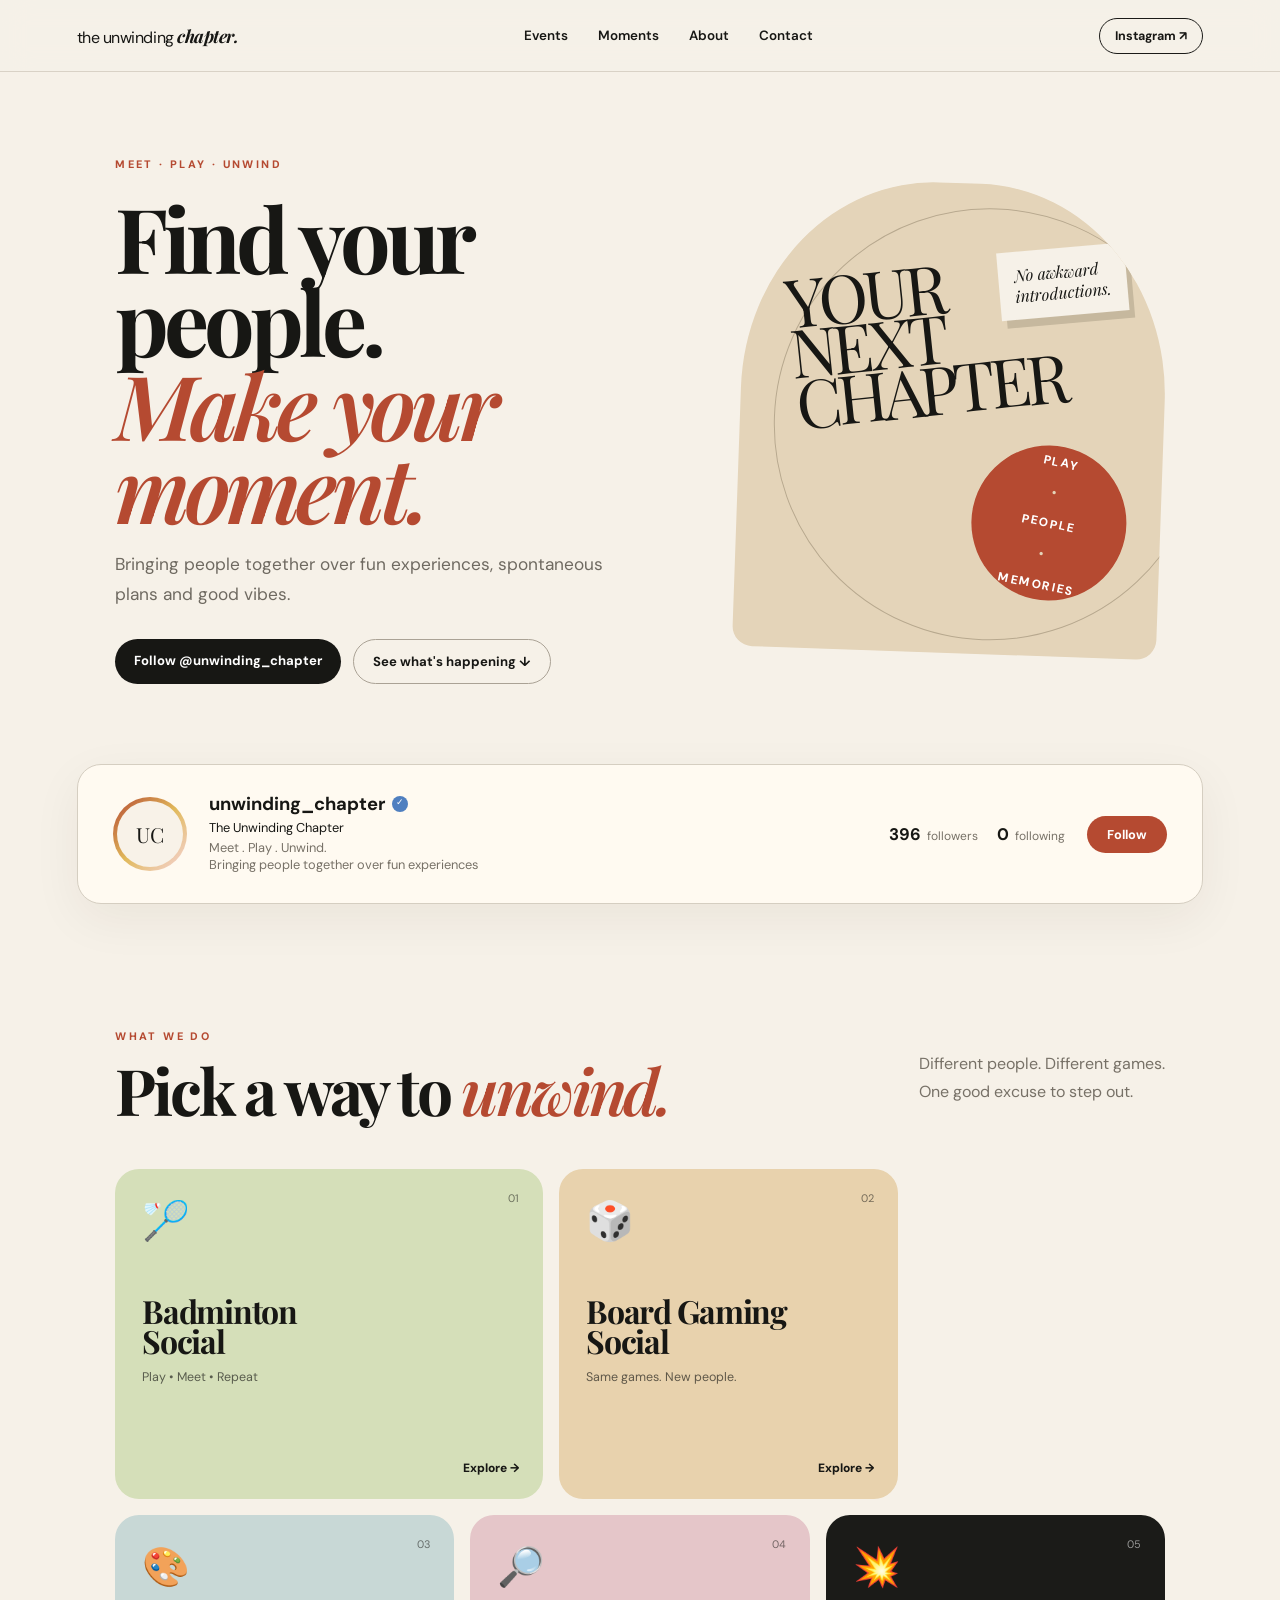
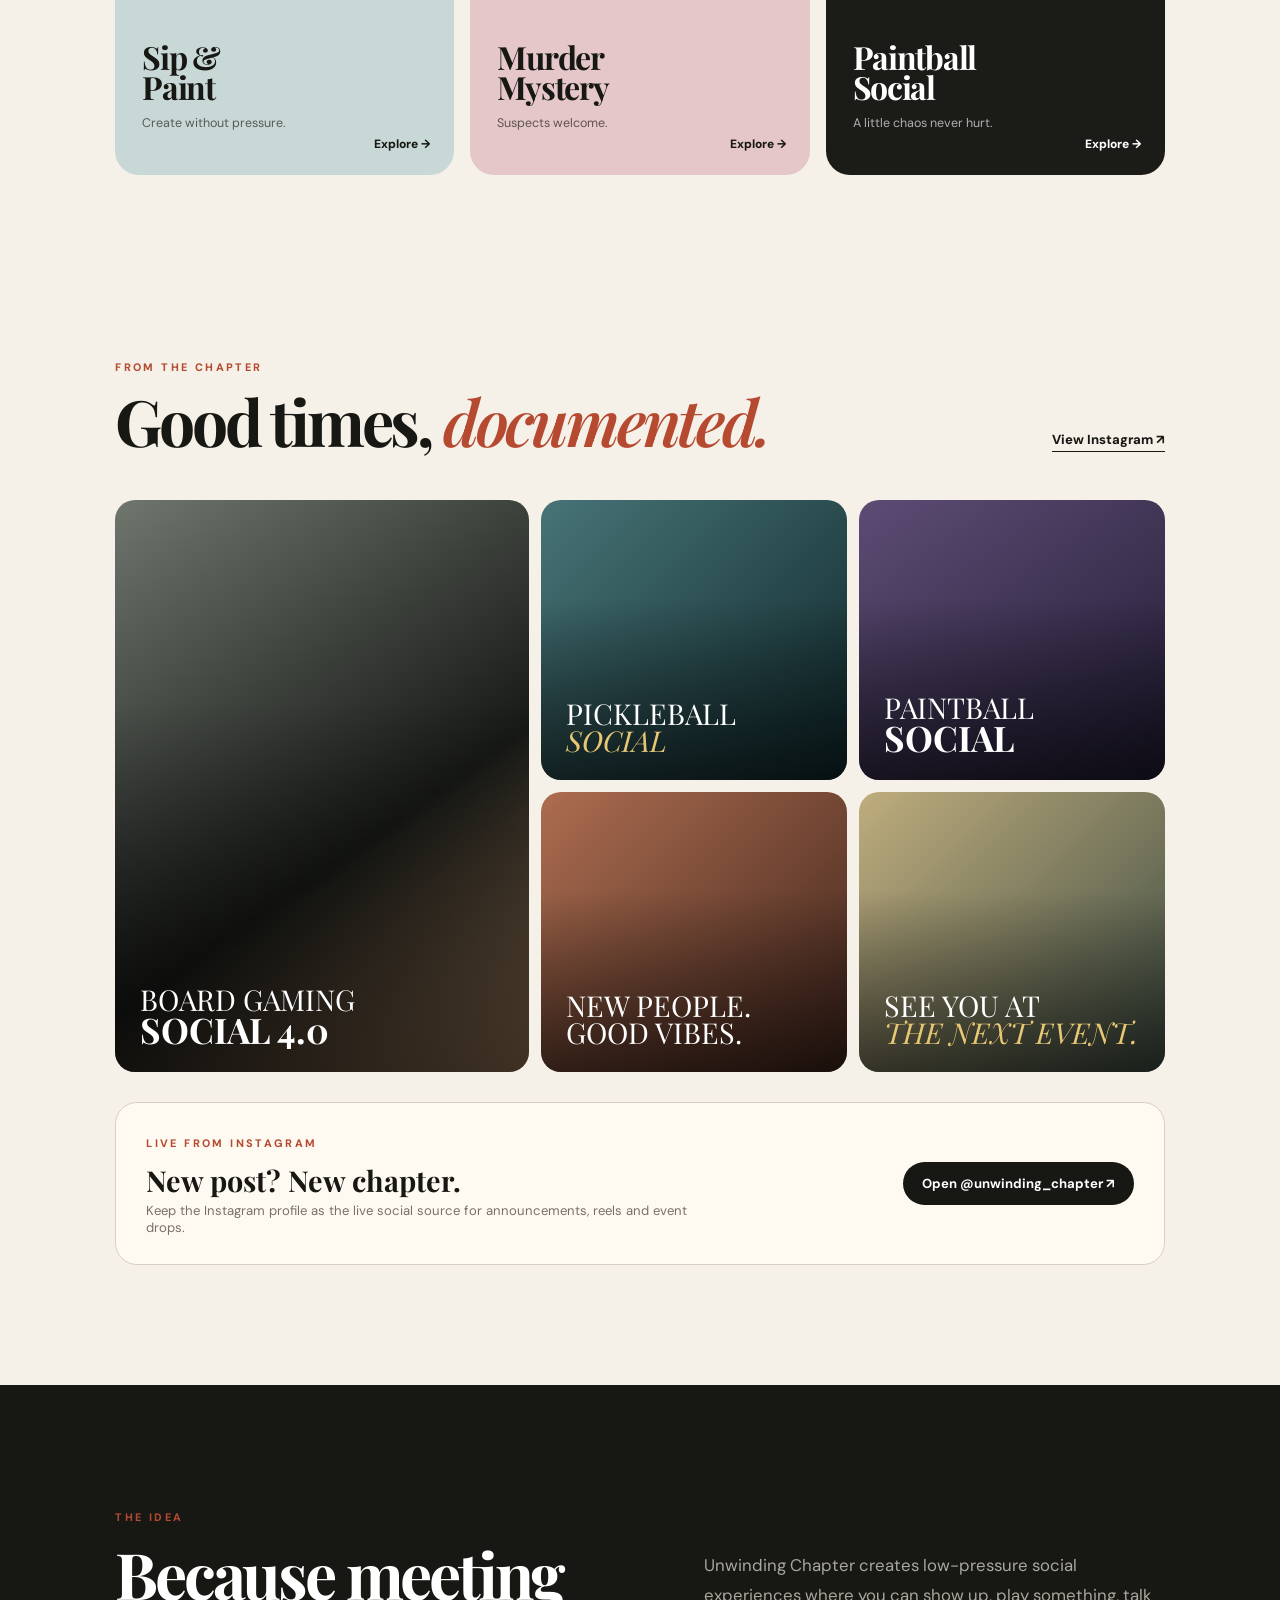
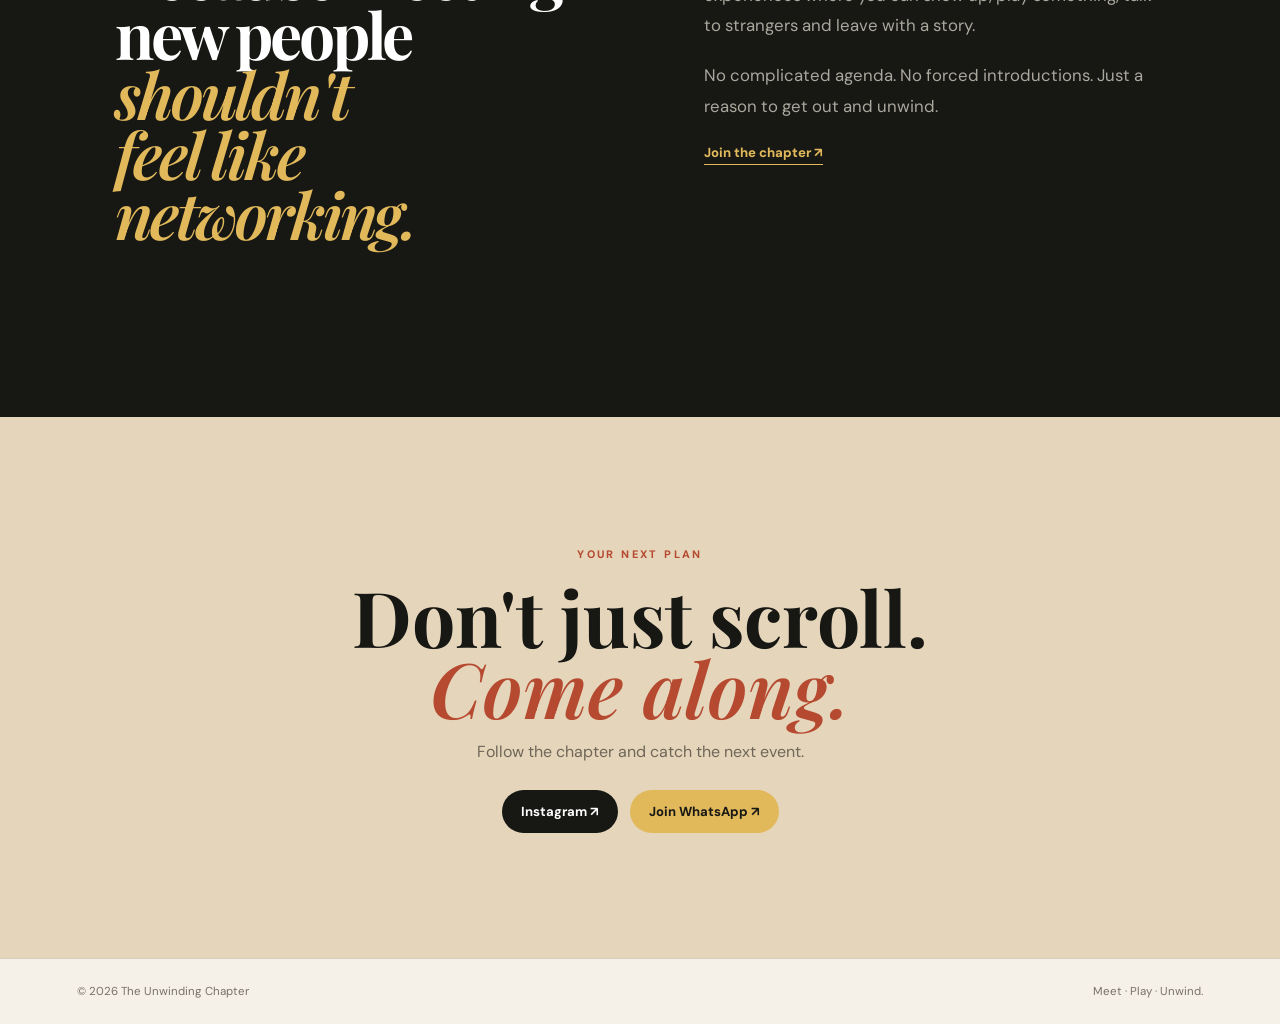
==== index.html @ 16bb6caa "Add files via upload" ====
<!DOCTYPE html>
<html lang="en">
<head>
<meta charset="UTF-8">
<meta name="viewport" content="width=device-width,initial-scale=1">
<meta name="description" content="The Unwinding Chapter — meet, play, unwind.">
<title>The Unwinding Chapter</title>
<link rel="preconnect" href="https://fonts.googleapis.com">
<link rel="preconnect" href="https://fonts.gstatic.com" crossorigin>
<link href="https://fonts.googleapis.com/css2?family=DM+Sans:wght@400;500;600;700;800&family=Playfair+Display:ital,wght@0,600;0,700;1,600;1,700&display=swap" rel="stylesheet">
<link rel="stylesheet" href="style.css">
</head>
<body>

<header class="topbar">
  <a class="logo-text" href="#home">the unwinding <b>chapter.</b></a>
  <nav>
    <a href="#events">Events</a><a href="#moments">Moments</a><a href="#about">About</a><a href="#contact">Contact</a>
  </nav>
  <a class="ig-mini" href="https://www.instagram.com/unwinding_chapter/" target="_blank">Instagram ↗</a>
</header>

<main>
<section id="home" class="hero">
  <div class="hero-copy">
    <span class="kicker">MEET · PLAY · UNWIND</span>
    <h1>Find your people.<br><i>Make your moment.</i></h1>
    <p>Bringing people together over fun experiences, spontaneous plans and good vibes.</p>
    <div class="hero-actions">
      <a class="button dark" href="https://www.instagram.com/unwinding_chapter/" target="_blank">Follow @unwinding_chapter</a>
      <a class="button line" href="#events">See what's happening ↓</a>
    </div>
  </div>
  <div class="hero-art">
    <div class="scribble">YOUR<br>NEXT<br>CHAPTER</div>
    <div class="round-sticker">PLAY<br><span>•</span> PEOPLE<br><span>•</span> MEMORIES</div>
    <div class="floating-note">No awkward<br>introductions.</div>
  </div>
</section>

<section class="profile-strip">
  <div class="avatar"><span>UC</span></div>
  <div class="profile-main">
    <div class="profile-title"><h2>unwinding_chapter</h2><span class="verified">✓</span></div>
    <p>The Unwinding Chapter</p>
    <p class="muted">Meet . Play . Unwind.<br>Bringing people together over fun experiences</p>
  </div>
  <div class="stats"><strong>396</strong><span>followers</span><strong>0</strong><span>following</span></div>
  <a class="profile-follow" href="https://www.instagram.com/unwinding_chapter/" target="_blank">Follow</a>
</section>

<section id="events" class="section">
  <div class="heading-row">
    <div><span class="kicker">WHAT WE DO</span><h2>Pick a way to <i>unwind.</i></h2></div>
    <p>Different people. Different games.<br>One good excuse to step out.</p>
  </div>
  <div class="event-grid">
    <article class="event-card big">
      <div class="event-number">01</div><div class="emoji">🏸</div>
      <h3>Badminton<br>Social</h3><p>Play • Meet • Repeat</p><a href="https://www.instagram.com/unwinding_chapter/" target="_blank">Explore →</a>
    </article>
    <article class="event-card warm">
      <div class="event-number">02</div><div class="emoji">🎲</div>
      <h3>Board Gaming<br>Social</h3><p>Same games. New people.</p><a href="https://www.instagram.com/unwinding_chapter/" target="_blank">Explore →</a>
    </article>
    <article class="event-card blue">
      <div class="event-number">03</div><div class="emoji">🎨</div>
      <h3>Sip &<br>Paint</h3><p>Create without pressure.</p><a href="https://www.instagram.com/unwinding_chapter/" target="_blank">Explore →</a>
    </article>
    <article class="event-card pink">
      <div class="event-number">04</div><div class="emoji">🔎</div>
      <h3>Murder<br>Mystery</h3><p>Suspects welcome.</p><a href="https://www.instagram.com/unwinding_chapter/" target="_blank">Explore →</a>
    </article>
    <article class="event-card dark-card">
      <div class="event-number">05</div><div class="emoji">💥</div>
      <h3>Paintball<br>Social</h3><p>A little chaos never hurt.</p><a href="https://www.instagram.com/unwinding_chapter/" target="_blank">Explore →</a>
    </article>
  </div>
</section>

<section id="moments" class="section moments">
  <div class="heading-row">
    <div><span class="kicker">FROM THE CHAPTER</span><h2>Good times, <i>documented.</i></h2></div>
    <a class="under-link" href="https://www.instagram.com/unwinding_chapter/" target="_blank">View Instagram ↗</a>
  </div>
  <div class="masonry">
    <div class="tile tile-a"><span>BOARD GAMING<br><b>SOCIAL 4.0</b></span></div>
    <div class="tile tile-b"><span>PICKLEBALL<br><i>SOCIAL</i></span></div>
    <div class="tile tile-c"><span>PAINTBALL<br><b>SOCIAL</b></span></div>
    <div class="tile tile-d"><span>NEW PEOPLE.<br>GOOD VIBES.</span></div>
    <div class="tile tile-e"><span>SEE YOU AT<br><i>THE NEXT EVENT.</i></span></div>
  </div>
  <div class="instagram-callout">
    <div><span class="kicker">LIVE FROM INSTAGRAM</span><h3>New post? New chapter.</h3><p>Keep the Instagram profile as the live social source for announcements, reels and event drops.</p></div>
    <a class="button dark" href="https://www.instagram.com/unwinding_chapter/" target="_blank">Open @unwinding_chapter ↗</a>
  </div>
</section>

<section id="about" class="about-band">
  <div><span class="kicker">THE IDEA</span><h2>Because meeting<br>new people <i>shouldn't<br>feel like networking.</i></h2></div>
  <div class="about-copy"><p>Unwinding Chapter creates low-pressure social experiences where you can show up, play something, talk to strangers and leave with a story.</p><p>No complicated agenda. No forced introductions. Just a reason to get out and unwind.</p><a class="under-link" href="https://www.instagram.com/unwinding_chapter/" target="_blank">Join the chapter ↗</a></div>
</section>

<section id="contact" class="contact">
  <span class="kicker">YOUR NEXT PLAN</span><h2>Don't just scroll.<br><i>Come along.</i></h2>
  <p>Follow the chapter and catch the next event.</p>
  <div class="contact-actions"><a class="button dark" href="https://www.instagram.com/unwinding_chapter/" target="_blank">Instagram ↗</a><a class="button whatsapp" href="https://chat.whatsapp.com/HWtgDnjjYKCBnIDyESWDEd" target="_blank">Join WhatsApp ↗</a></div>
</section>
</main>

<footer><span>© <span id="year"></span> The Unwinding Chapter</span><span>Meet · Play · Unwind.</span></footer>
<script>document.getElementById('year').textContent=new Date().getFullYear();</script>
</body>
</html>
---- style.css ----
*{box-sizing:border-box}html{scroll-behavior:smooth}body{margin:0;background:#f6f1e8;color:#171714;font-family:"DM Sans",sans-serif}a{text-decoration:none;color:inherit}.topbar{height:72px;border-bottom:1px solid #d9d2c6;display:flex;align-items:center;justify-content:space-between;padding:0 6vw;position:sticky;top:0;background:rgba(246,241,232,.9);backdrop-filter:blur(15px);z-index:50}.logo-text{font-size:1rem;letter-spacing:-.03em}.logo-text b{font-family:"Playfair Display";font-style:italic;font-size:1.1rem}.topbar nav{display:flex;gap:30px;font-size:.84rem;font-weight:600}.topbar nav a:hover,.under-link:hover{color:#b54a31}.ig-mini{border:1px solid #1b1b18;border-radius:100px;padding:9px 15px;font-size:.78rem;font-weight:700}.hero{min-height:650px;display:grid;grid-template-columns:1.15fr .85fr;padding:80px 9vw;gap:4vw;align-items:center;overflow:hidden}.kicker{font-size:.68rem;letter-spacing:.22em;font-weight:800;color:#b54a31}.hero h1{font-family:"Playfair Display";font-size:clamp(3.5rem,7vw,7rem);line-height:.93;letter-spacing:-.055em;margin:22px 0}.hero h1 i,h2 i{font-weight:600;color:#b54a31}.hero-copy>p{max-width:500px;font-size:1.08rem;color:#6f6a61;line-height:1.7}.hero-actions{display:flex;gap:12px;flex-wrap:wrap;margin-top:30px}.button{display:inline-block;padding:13px 19px;border-radius:100px;font-weight:700;font-size:.82rem}.button.dark{background:#171714;color:#fff}.button.line{border:1px solid #aaa295}.button.whatsapp{background:#e1b95b}.hero-art{height:470px;position:relative;background:#e4d4b9;border-radius:45% 45% 20px 20px;overflow:hidden;transform:rotate(2deg)}.hero-art:before{content:"";position:absolute;width:430px;height:430px;border:1px solid #b8a98f;border-radius:50%;left:8%;top:5%}.scribble{font-family:"Playfair Display";font-size:4.2rem;line-height:.75;letter-spacing:-.07em;position:absolute;left:11%;top:17%;transform:rotate(-8deg)}.round-sticker{position:absolute;right:8%;bottom:12%;width:155px;height:155px;border-radius:50%;background:#b54a31;color:#fff;display:grid;place-items:center;text-align:center;font-size:.75rem;letter-spacing:.15em;font-weight:800;line-height:1.5;transform:rotate(10deg)}.round-sticker span{color:#e4d4b9}.floating-note{position:absolute;right:10%;top:13%;background:#f6f1e8;padding:13px 16px;font-family:"Playfair Display";font-style:italic;transform:rotate(-7deg);box-shadow:5px 8px 0 #c6b89e}.profile-strip{margin:0 6vw;padding:27px 35px;border:1px solid #d5cec1;border-radius:24px;background:#fffaf1;display:grid;grid-template-columns:auto 1fr auto auto;gap:22px;align-items:center;box-shadow:0 15px 50px rgba(55,42,20,.06)}.avatar{width:74px;height:74px;border-radius:50%;background:linear-gradient(135deg,#b54a31,#e1b95b,#f6d5dc);padding:4px}.avatar span{width:100%;height:100%;border-radius:50%;background:#f8f2e8;display:grid;place-items:center;font-family:"Playfair Display";font-size:1.3rem}.profile-title{display:flex;align-items:center;gap:7px}.profile-main h2{font-size:1.15rem;margin:0}.profile-main p{margin:3px 0;font-size:.8rem}.muted{color:#777167}.verified{background:#4f7fc0;color:white;border-radius:50%;font-size:.55rem;width:16px;height:16px;text-align:center}.stats{display:flex;gap:6px;align-items:baseline;font-size:.75rem;color:#777167}.stats strong{font-size:1.05rem;color:#171714;margin-left:13px}.profile-follow{background:#b54a31;color:white;padding:10px 20px;border-radius:100px;font-size:.8rem;font-weight:700}.section{padding:120px 9vw}.heading-row{display:flex;justify-content:space-between;align-items:end;margin-bottom:48px}.heading-row h2{font-family:"Playfair Display";font-size:clamp(2.6rem,5vw,5rem);line-height:.95;margin:15px 0 0;letter-spacing:-.05em}.heading-row>p{color:#777167;line-height:1.7}.event-grid{display:grid;grid-template-columns:repeat(12,1fr);gap:16px}.event-card{min-height:260px;border-radius:24px;padding:27px;position:relative;overflow:hidden;grid-column:span 4}.event-card.big{grid-column:span 5;min-height:330px}.event-card.warm{background:#e8d2ad}.event-card.blue{background:#c8d8d6}.event-card.pink{background:#e5c6c9}.event-card.dark-card{background:#1b1b18;color:white}.event-card{background:#d5dfb9}.event-number{position:absolute;right:24px;top:22px;font-size:.68rem;opacity:.55}.emoji{font-size:2.4rem;margin-bottom:50px}.event-card h3{font-family:"Playfair Display";font-size:2rem;line-height:.95;margin:0 0 10px;letter-spacing:-.04em}.event-card p{font-size:.78rem;opacity:.65}.event-card a{position:absolute;right:24px;bottom:23px;font-size:.75rem;font-weight:800}.moments{padding-top:60px}.under-link{font-size:.82rem;font-weight:800;border-bottom:1px solid currentColor;padding-bottom:3px}.masonry{display:grid;grid-template-columns:1.15fr .85fr .85fr;grid-template-rows:280px 280px;gap:12px}.tile{border-radius:20px;overflow:hidden;position:relative;padding:25px;display:flex;align-items:end;font-family:"Playfair Display";font-size:1.8rem;line-height:.95;background-size:cover}.tile:after{content:"";position:absolute;inset:0;background:linear-gradient(transparent 35%,rgba(0,0,0,.6))}.tile span{position:relative;z-index:2;color:white}.tile b{font-size:2.2rem}.tile i{color:#e7c774}.tile-a{grid-row:span 2;background:linear-gradient(145deg,#6f766e,#171916 60%,#9b7959)}.tile-b{background:linear-gradient(135deg,#477477,#10282b)}.tile-c{background:linear-gradient(145deg,#5d4c75,#201b32)}.tile-d{background:linear-gradient(135deg,#ad6d50,#40251c)}.tile-e{background:linear-gradient(135deg,#bfad7d,#3e4c42)}.instagram-callout{margin-top:30px;border:1px solid #d7cfc2;border-radius:22px;padding:28px 30px;display:flex;justify-content:space-between;align-items:center;background:#fffaf1}.instagram-callout h3{font-family:"Playfair Display";font-size:1.8rem;margin:9px 0 3px}.instagram-callout p{color:#777167;font-size:.82rem;margin:0;max-width:550px}.about-band{background:#171714;color:#fff;padding:120px 9vw;display:grid;grid-template-columns:1fr 1fr;gap:10vw}.about-band h2{font-family:"Playfair Display";font-size:clamp(2.8rem,5vw,5.2rem);line-height:.94;letter-spacing:-.05em;margin-top:18px}.about-band h2 i{color:#e1b95b}.about-copy{padding-top:45px;max-width:520px;color:#aaa79d}.about-copy p{font-size:1.05rem;line-height:1.8;margin:0 0 20px}.about-copy .under-link{color:#e1b95b}.contact{text-align:center;padding:125px 20px;background:#e5d6bb}.contact h2{font-family:"Playfair Display";font-size:clamp(3rem,6vw,6rem);line-height:.92;margin:18px 0}.contact p{color:#6f6658}.contact-actions{display:flex;justify-content:center;gap:12px;margin-top:28px;flex-wrap:wrap}footer{border-top:1px solid #d5cdbf;padding:25px 6vw;display:flex;justify-content:space-between;font-size:.72rem;color:#777167}@media(max-width:850px){.topbar{padding:0 5vw}.topbar nav{display:none}.hero{grid-template-columns:1fr;padding:65px 7vw}.hero-art{height:390px;margin-top:15px}.profile-strip{margin:0 5vw;grid-template-columns:auto 1fr;gap:15px}.stats{grid-column:2}.profile-follow{grid-column:1/-1;text-align:center}.section{padding:85px 7vw}.heading-row{display:block}.heading-row>p{margin-top:20px}.event-grid{display:grid;grid-template-columns:1fr 1fr}.event-card,.event-card.big{grid-column:auto;min-height:250px}.masonry{grid-template-columns:1fr 1fr;grid-template-rows:220px 220px 220px}.tile-a{grid-row:span 2}.tile-e{grid-column:span 2}.instagram-callout{display:block}.instagram-callout .button{margin-top:20px}.about-band{grid-template-columns:1fr;padding:85px 7vw}.about-copy{padding-top:0}.scribble{font-size:3rem}.round-sticker{width:125px;height:125px;font-size:.62rem}}@media(max-width:540px){.hero h1{font-size:3.45rem}.hero-art{height:330px}.profile-strip{padding:20px}.event-grid{grid-template-columns:1fr}.event-card,.event-card.big{min-height:240px}.masonry{grid-template-columns:1fr;grid-template-rows:260px 220px 220px 220px 220px}.tile-a{grid-row:auto}.tile-e{grid-column:auto}.topbar .logo-text{font-size:.88rem}.ig-mini{padding:8px 11px}.heading-row h2{font-size:3rem}footer{flex-direction:column;gap:7px}}
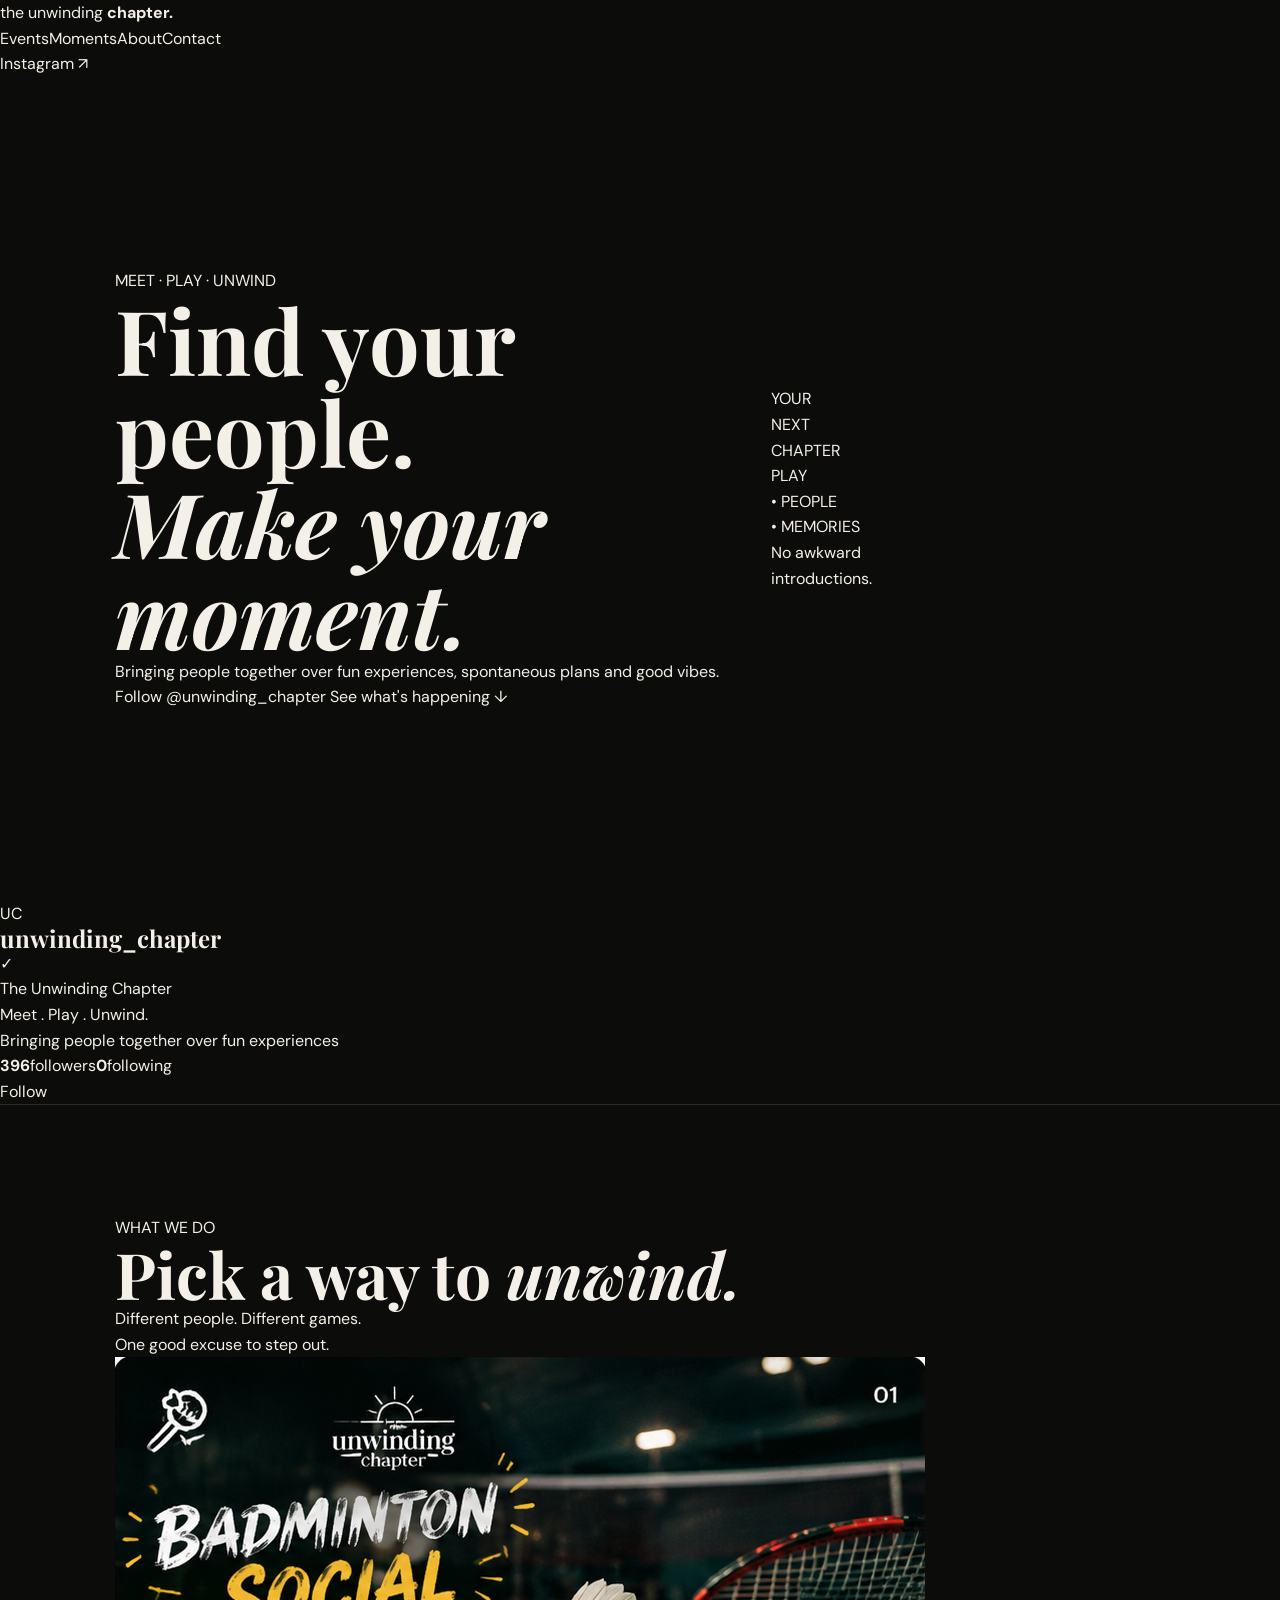
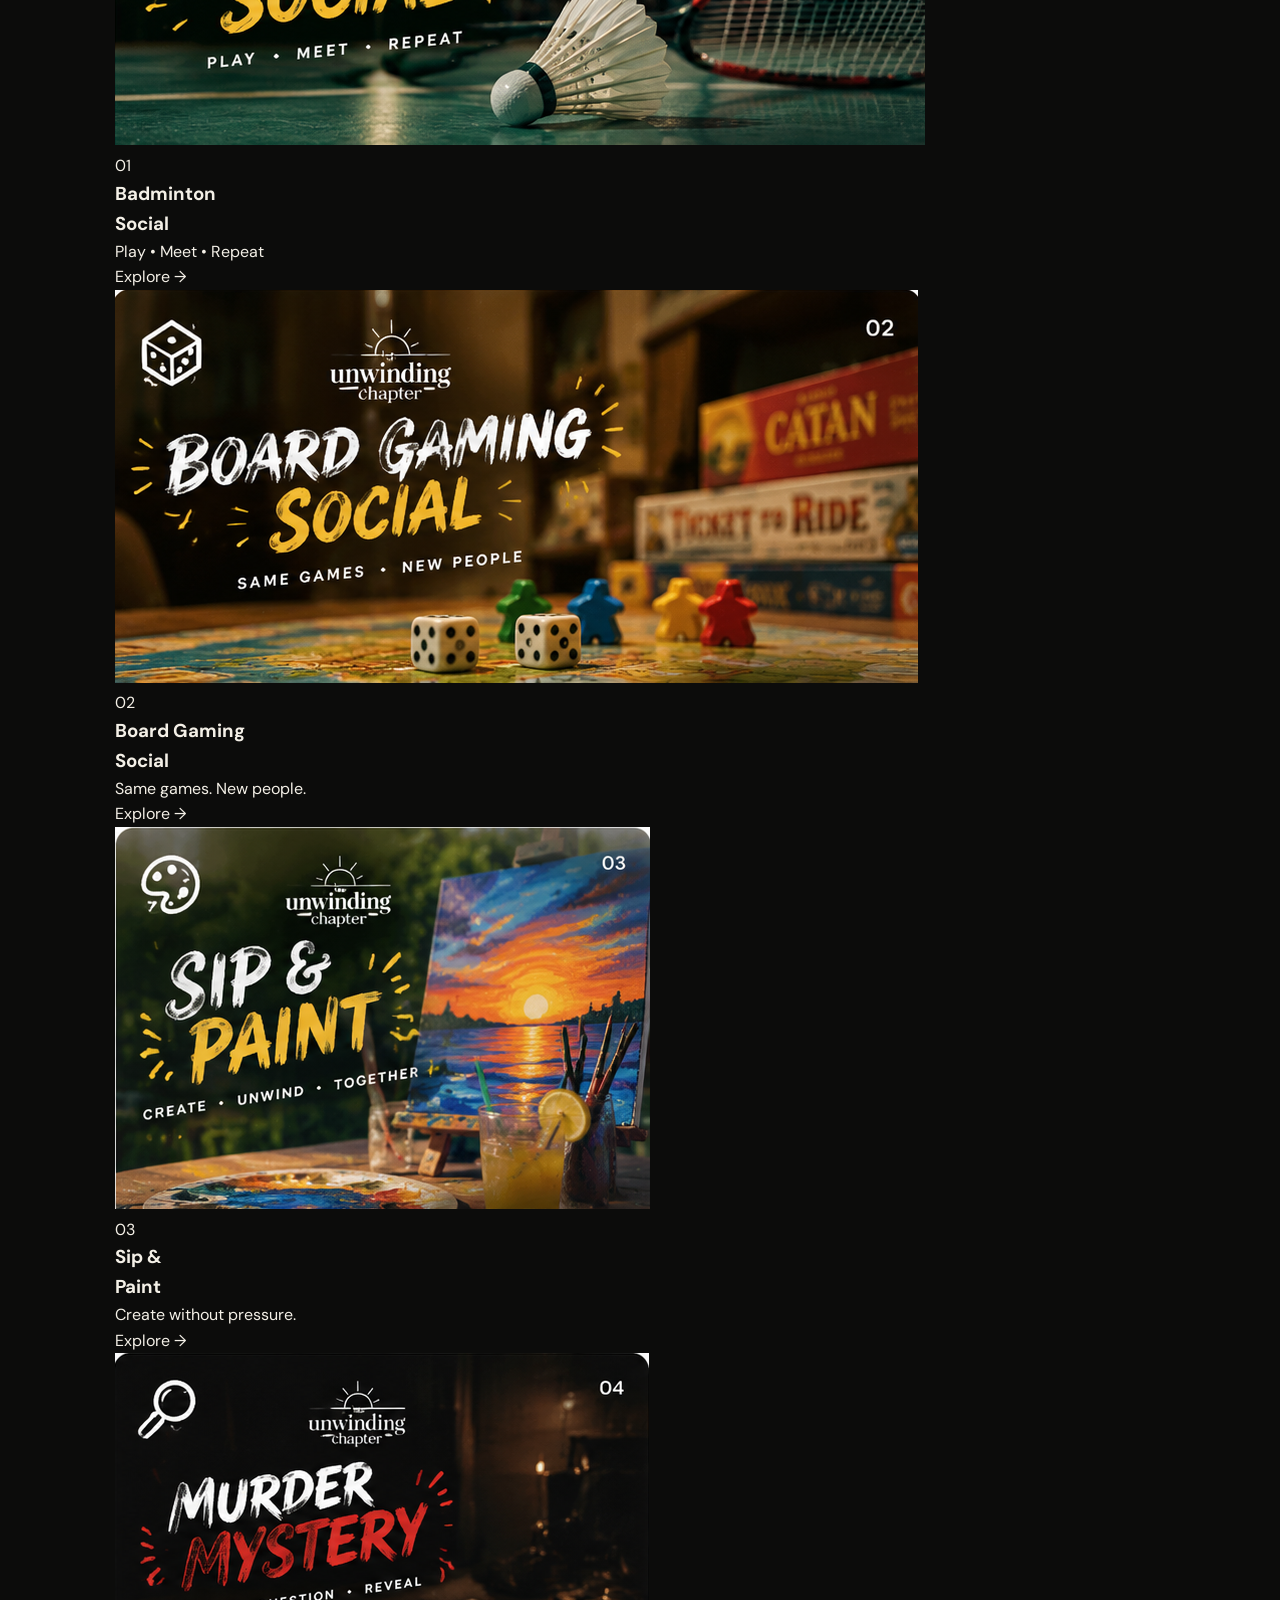
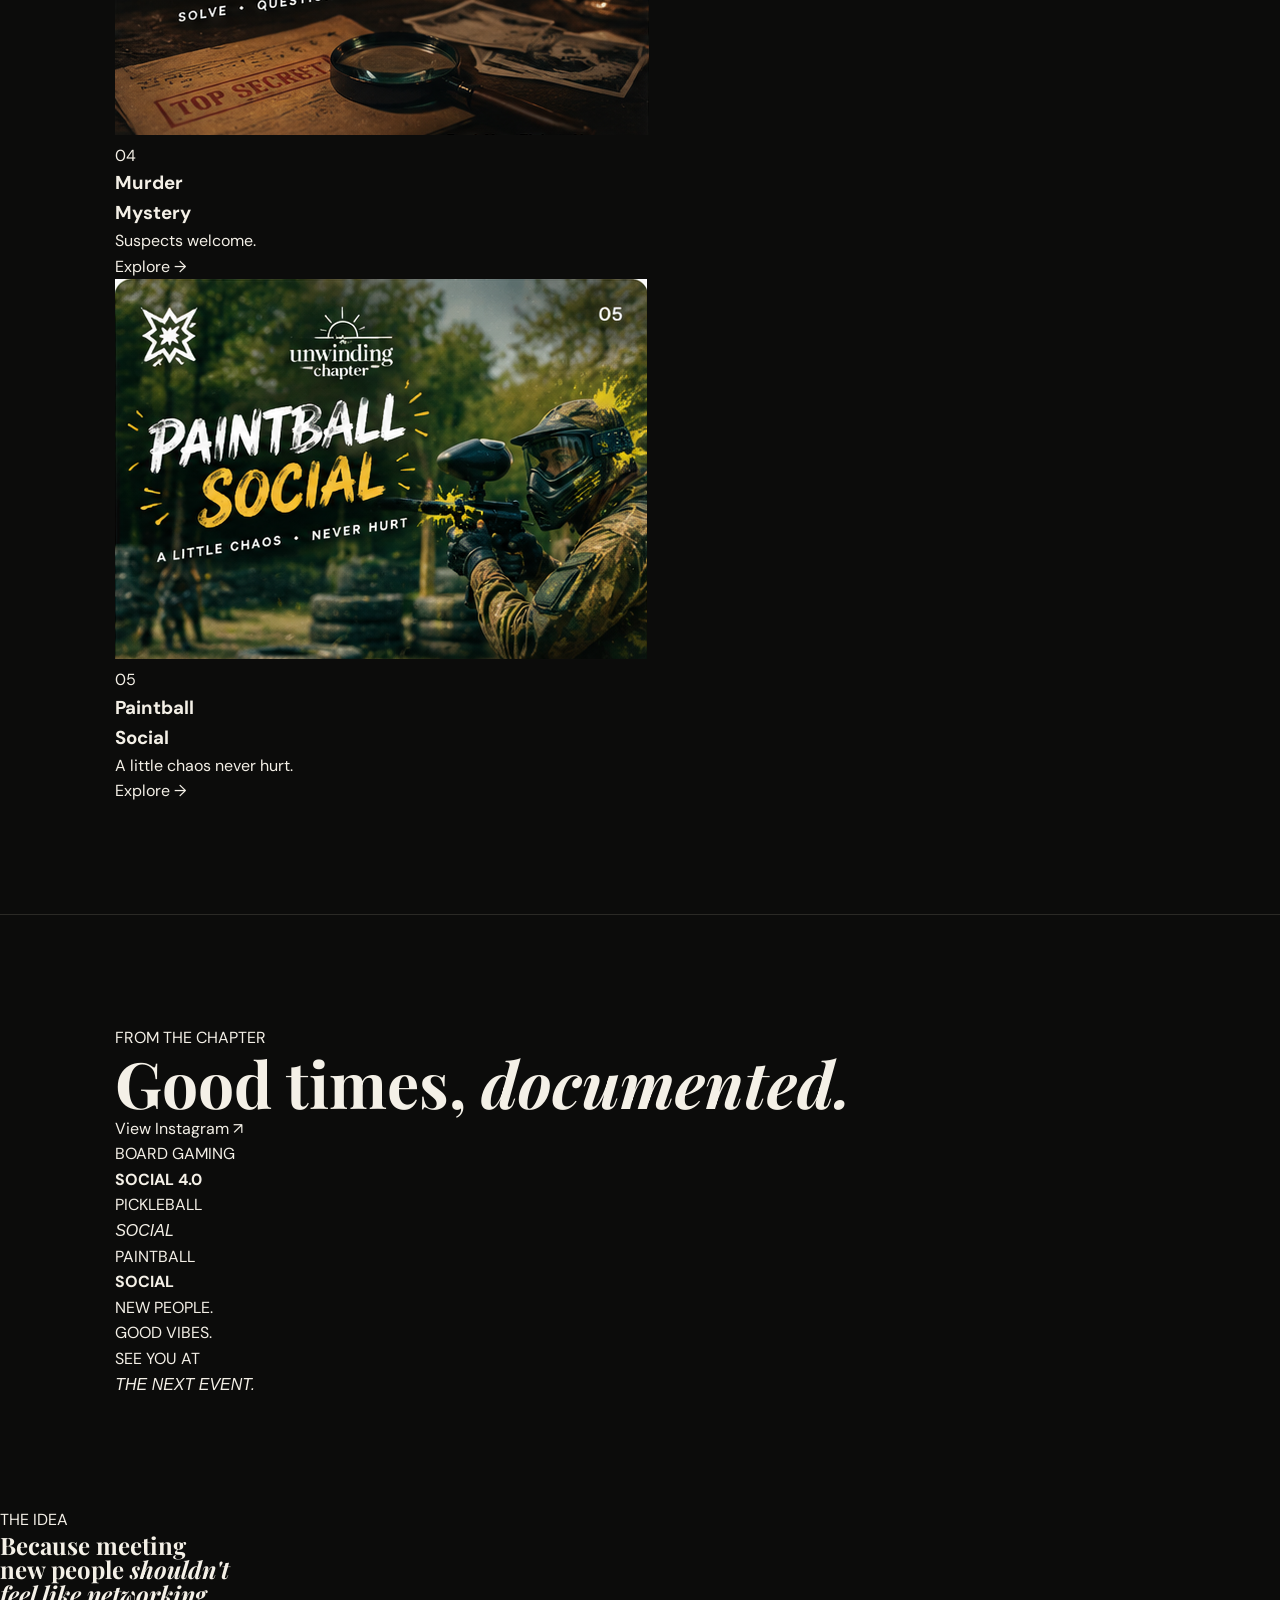
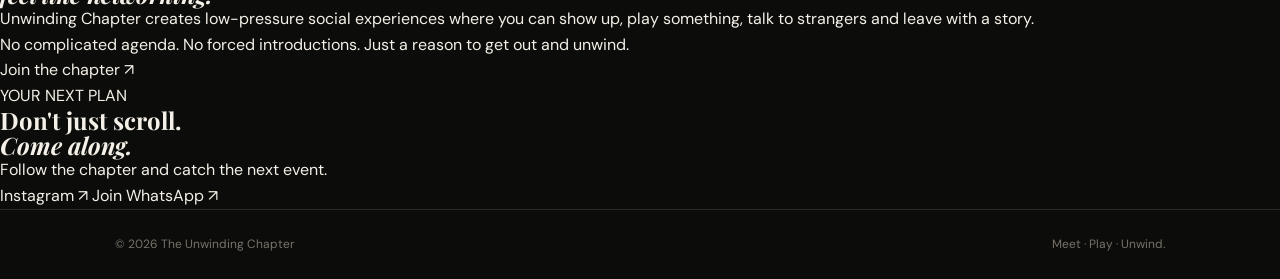
==== commit 5877c14d: "Add files via upload" ====
--- a/index.html
+++ b/index.html
@@ -2,8 +2,8 @@
 <html lang="en">
 <head>
 <meta charset="UTF-8">
-<meta name="viewport" content="width=device-width,initial-scale=1">
-<meta name="description" content="The Unwinding Chapter — meet, play, unwind.">
+<meta name="viewport" content="width=device-width,initial-scale=1.0">
+<meta name="description" content="The Unwinding Chapter — Meet. Play. Unwind.">
 <title>The Unwinding Chapter</title>
 <link rel="preconnect" href="https://fonts.googleapis.com">
 <link rel="preconnect" href="https://fonts.gstatic.com" crossorigin>
@@ -17,7 +17,7 @@
   <nav>
     <a href="#events">Events</a><a href="#moments">Moments</a><a href="#about">About</a><a href="#contact">Contact</a>
   </nav>
-  <a class="ig-mini" href="https://www.instagram.com/unwinding_chapter/" target="_blank">Instagram ↗</a>
+  <a class="ig-mini" href="https://www.instagram.com/unwinding_chapter/" target="_blank" rel="noopener">Instagram ↗</a>
 </header>
 
 <main>
@@ -27,7 +27,7 @@
     <h1>Find your people.<br><i>Make your moment.</i></h1>
     <p>Bringing people together over fun experiences, spontaneous plans and good vibes.</p>
     <div class="hero-actions">
-      <a class="button dark" href="https://www.instagram.com/unwinding_chapter/" target="_blank">Follow @unwinding_chapter</a>
+      <a class="button dark" href="https://www.instagram.com/unwinding_chapter/" target="_blank" rel="noopener">Follow @unwinding_chapter</a>
       <a class="button line" href="#events">See what's happening ↓</a>
     </div>
   </div>
@@ -46,7 +46,7 @@
     <p class="muted">Meet . Play . Unwind.<br>Bringing people together over fun experiences</p>
   </div>
   <div class="stats"><strong>396</strong><span>followers</span><strong>0</strong><span>following</span></div>
-  <a class="profile-follow" href="https://www.instagram.com/unwinding_chapter/" target="_blank">Follow</a>
+  <a class="profile-follow" href="https://www.instagram.com/unwinding_chapter/" target="_blank" rel="noopener">Follow</a>
 </section>
 
 <section id="events" class="section">
@@ -54,26 +54,61 @@
     <div><span class="kicker">WHAT WE DO</span><h2>Pick a way to <i>unwind.</i></h2></div>
     <p>Different people. Different games.<br>One good excuse to step out.</p>
   </div>
+
   <div class="event-grid">
-    <article class="event-card big">
-      <div class="event-number">01</div><div class="emoji">🏸</div>
-      <h3>Badminton<br>Social</h3><p>Play • Meet • Repeat</p><a href="https://www.instagram.com/unwinding_chapter/" target="_blank">Explore →</a>
+    <article class="event-card event-01">
+      <img src="1.png" alt="Badminton Social" class="event-image">
+      <div class="event-overlay"></div>
+      <div class="event-content">
+        <span class="event-number">01</span>
+        <h3>Badminton<br>Social</h3>
+        <p>Play • Meet • Repeat</p>
+        <a class="explore" href="01_website.html">Explore <span>→</span></a>
+      </div>
     </article>
-    <article class="event-card warm">
-      <div class="event-number">02</div><div class="emoji">🎲</div>
-      <h3>Board Gaming<br>Social</h3><p>Same games. New people.</p><a href="https://www.instagram.com/unwinding_chapter/" target="_blank">Explore →</a>
+
+    <article class="event-card event-02">
+      <img src="2.png" alt="Board Gaming Social" class="event-image">
+      <div class="event-overlay"></div>
+      <div class="event-content">
+        <span class="event-number">02</span>
+        <h3>Board Gaming<br>Social</h3>
+        <p>Same games. New people.</p>
+        <a class="explore" href="02_website.html">Explore <span>→</span></a>
+      </div>
     </article>
-    <article class="event-card blue">
-      <div class="event-number">03</div><div class="emoji">🎨</div>
-      <h3>Sip &<br>Paint</h3><p>Create without pressure.</p><a href="https://www.instagram.com/unwinding_chapter/" target="_blank">Explore →</a>
+
+    <article class="event-card event-03">
+      <img src="3.png" alt="Sip and Paint" class="event-image">
+      <div class="event-overlay"></div>
+      <div class="event-content">
+        <span class="event-number">03</span>
+        <h3>Sip &amp;<br>Paint</h3>
+        <p>Create without pressure.</p>
+        <a class="explore" href="03_website.html">Explore <span>→</span></a>
+      </div>
     </article>
-    <article class="event-card pink">
-      <div class="event-number">04</div><div class="emoji">🔎</div>
-      <h3>Murder<br>Mystery</h3><p>Suspects welcome.</p><a href="https://www.instagram.com/unwinding_chapter/" target="_blank">Explore →</a>
+
+    <article class="event-card event-04">
+      <img src="4.png" alt="Murder Mystery" class="event-image">
+      <div class="event-overlay"></div>
+      <div class="event-content">
+        <span class="event-number">04</span>
+        <h3>Murder<br>Mystery</h3>
+        <p>Suspects welcome.</p>
+        <a class="explore" href="04_website.html">Explore <span>→</span></a>
+      </div>
     </article>
-    <article class="event-card dark-card">
-      <div class="event-number">05</div><div class="emoji">💥</div>
-      <h3>Paintball<br>Social</h3><p>A little chaos never hurt.</p><a href="https://www.instagram.com/unwinding_chapter/" target="_blank">Explore →</a>
+
+    <article class="event-card event-05">
+      <img src="5.png" alt="Paintball Social" class="event-image">
+      <div class="event-overlay"></div>
+      <div class="event-content">
+        <span class="event-number">05</span>
+        <h3>Paintball<br>Social</h3>
+        <p>A little chaos never hurt.</p>
+        <a class="explore" href="05_website.html">Explore <span>→</span></a>
+      </div>
     </article>
   </div>
 </section>
@@ -81,7 +116,7 @@
 <section id="moments" class="section moments">
   <div class="heading-row">
     <div><span class="kicker">FROM THE CHAPTER</span><h2>Good times, <i>documented.</i></h2></div>
-    <a class="under-link" href="https://www.instagram.com/unwinding_chapter/" target="_blank">View Instagram ↗</a>
+    <a class="under-link" href="https://www.instagram.com/unwinding_chapter/" target="_blank" rel="noopener">View Instagram ↗</a>
   </div>
   <div class="masonry">
     <div class="tile tile-a"><span>BOARD GAMING<br><b>SOCIAL 4.0</b></span></div>
@@ -90,25 +125,29 @@
     <div class="tile tile-d"><span>NEW PEOPLE.<br>GOOD VIBES.</span></div>
     <div class="tile tile-e"><span>SEE YOU AT<br><i>THE NEXT EVENT.</i></span></div>
   </div>
-  <div class="instagram-callout">
-    <div><span class="kicker">LIVE FROM INSTAGRAM</span><h3>New post? New chapter.</h3><p>Keep the Instagram profile as the live social source for announcements, reels and event drops.</p></div>
-    <a class="button dark" href="https://www.instagram.com/unwinding_chapter/" target="_blank">Open @unwinding_chapter ↗</a>
-  </div>
 </section>
 
 <section id="about" class="about-band">
   <div><span class="kicker">THE IDEA</span><h2>Because meeting<br>new people <i>shouldn't<br>feel like networking.</i></h2></div>
-  <div class="about-copy"><p>Unwinding Chapter creates low-pressure social experiences where you can show up, play something, talk to strangers and leave with a story.</p><p>No complicated agenda. No forced introductions. Just a reason to get out and unwind.</p><a class="under-link" href="https://www.instagram.com/unwinding_chapter/" target="_blank">Join the chapter ↗</a></div>
+  <div class="about-copy">
+    <p>Unwinding Chapter creates low-pressure social experiences where you can show up, play something, talk to strangers and leave with a story.</p>
+    <p>No complicated agenda. No forced introductions. Just a reason to get out and unwind.</p>
+    <a class="under-link" href="https://www.instagram.com/unwinding_chapter/" target="_blank" rel="noopener">Join the chapter ↗</a>
+  </div>
 </section>
 
 <section id="contact" class="contact">
-  <span class="kicker">YOUR NEXT PLAN</span><h2>Don't just scroll.<br><i>Come along.</i></h2>
+  <span class="kicker">YOUR NEXT PLAN</span>
+  <h2>Don't just scroll.<br><i>Come along.</i></h2>
   <p>Follow the chapter and catch the next event.</p>
-  <div class="contact-actions"><a class="button dark" href="https://www.instagram.com/unwinding_chapter/" target="_blank">Instagram ↗</a><a class="button whatsapp" href="https://chat.whatsapp.com/HWtgDnjjYKCBnIDyESWDEd" target="_blank">Join WhatsApp ↗</a></div>
+  <div class="contact-actions">
+    <a class="button dark" href="https://www.instagram.com/unwinding_chapter/" target="_blank" rel="noopener">Instagram ↗</a>
+    <a class="button whatsapp" href="https://chat.whatsapp.com/HWtgDnjjYKCBnIDyESWDEd" target="_blank" rel="noopener">Join WhatsApp ↗</a>
+  </div>
 </section>
 </main>
 
 <footer><span>© <span id="year"></span> The Unwinding Chapter</span><span>Meet · Play · Unwind.</span></footer>
-<script>document.getElementById('year').textContent=new Date().getFullYear();</script>
+<script>document.getElementById("year").textContent=new Date().getFullYear();</script>
 </body>
 </html>
--- a/style.css
+++ b/style.css
@@ -1 +1,29 @@
-*{box-sizing:border-box}html{scroll-behavior:smooth}body{margin:0;background:#f6f1e8;color:#171714;font-family:"DM Sans",sans-serif}a{text-decoration:none;color:inherit}.topbar{height:72px;border-bottom:1px solid #d9d2c6;display:flex;align-items:center;justify-content:space-between;padding:0 6vw;position:sticky;top:0;background:rgba(246,241,232,.9);backdrop-filter:blur(15px);z-index:50}.logo-text{font-size:1rem;letter-spacing:-.03em}.logo-text b{font-family:"Playfair Display";font-style:italic;font-size:1.1rem}.topbar nav{display:flex;gap:30px;font-size:.84rem;font-weight:600}.topbar nav a:hover,.under-link:hover{color:#b54a31}.ig-mini{border:1px solid #1b1b18;border-radius:100px;padding:9px 15px;font-size:.78rem;font-weight:700}.hero{min-height:650px;display:grid;grid-template-columns:1.15fr .85fr;padding:80px 9vw;gap:4vw;align-items:center;overflow:hidden}.kicker{font-size:.68rem;letter-spacing:.22em;font-weight:800;color:#b54a31}.hero h1{font-family:"Playfair Display";font-size:clamp(3.5rem,7vw,7rem);line-height:.93;letter-spacing:-.055em;margin:22px 0}.hero h1 i,h2 i{font-weight:600;color:#b54a31}.hero-copy>p{max-width:500px;font-size:1.08rem;color:#6f6a61;line-height:1.7}.hero-actions{display:flex;gap:12px;flex-wrap:wrap;margin-top:30px}.button{display:inline-block;padding:13px 19px;border-radius:100px;font-weight:700;font-size:.82rem}.button.dark{background:#171714;color:#fff}.button.line{border:1px solid #aaa295}.button.whatsapp{background:#e1b95b}.hero-art{height:470px;position:relative;background:#e4d4b9;border-radius:45% 45% 20px 20px;overflow:hidden;transform:rotate(2deg)}.hero-art:before{content:"";position:absolute;width:430px;height:430px;border:1px solid #b8a98f;border-radius:50%;left:8%;top:5%}.scribble{font-family:"Playfair Display";font-size:4.2rem;line-height:.75;letter-spacing:-.07em;position:absolute;left:11%;top:17%;transform:rotate(-8deg)}.round-sticker{position:absolute;right:8%;bottom:12%;width:155px;height:155px;border-radius:50%;background:#b54a31;color:#fff;display:grid;place-items:center;text-align:center;font-size:.75rem;letter-spacing:.15em;font-weight:800;line-height:1.5;transform:rotate(10deg)}.round-sticker span{color:#e4d4b9}.floating-note{position:absolute;right:10%;top:13%;background:#f6f1e8;padding:13px 16px;font-family:"Playfair Display";font-style:italic;transform:rotate(-7deg);box-shadow:5px 8px 0 #c6b89e}.profile-strip{margin:0 6vw;padding:27px 35px;border:1px solid #d5cec1;border-radius:24px;background:#fffaf1;display:grid;grid-template-columns:auto 1fr auto auto;gap:22px;align-items:center;box-shadow:0 15px 50px rgba(55,42,20,.06)}.avatar{width:74px;height:74px;border-radius:50%;background:linear-gradient(135deg,#b54a31,#e1b95b,#f6d5dc);padding:4px}.avatar span{width:100%;height:100%;border-radius:50%;background:#f8f2e8;display:grid;place-items:center;font-family:"Playfair Display";font-size:1.3rem}.profile-title{display:flex;align-items:center;gap:7px}.profile-main h2{font-size:1.15rem;margin:0}.profile-main p{margin:3px 0;font-size:.8rem}.muted{color:#777167}.verified{background:#4f7fc0;color:white;border-radius:50%;font-size:.55rem;width:16px;height:16px;text-align:center}.stats{display:flex;gap:6px;align-items:baseline;font-size:.75rem;color:#777167}.stats strong{font-size:1.05rem;color:#171714;margin-left:13px}.profile-follow{background:#b54a31;color:white;padding:10px 20px;border-radius:100px;font-size:.8rem;font-weight:700}.section{padding:120px 9vw}.heading-row{display:flex;justify-content:space-between;align-items:end;margin-bottom:48px}.heading-row h2{font-family:"Playfair Display";font-size:clamp(2.6rem,5vw,5rem);line-height:.95;margin:15px 0 0;letter-spacing:-.05em}.heading-row>p{color:#777167;line-height:1.7}.event-grid{display:grid;grid-template-columns:repeat(12,1fr);gap:16px}.event-card{min-height:260px;border-radius:24px;padding:27px;position:relative;overflow:hidden;grid-column:span 4}.event-card.big{grid-column:span 5;min-height:330px}.event-card.warm{background:#e8d2ad}.event-card.blue{background:#c8d8d6}.event-card.pink{background:#e5c6c9}.event-card.dark-card{background:#1b1b18;color:white}.event-card{background:#d5dfb9}.event-number{position:absolute;right:24px;top:22px;font-size:.68rem;opacity:.55}.emoji{font-size:2.4rem;margin-bottom:50px}.event-card h3{font-family:"Playfair Display";font-size:2rem;line-height:.95;margin:0 0 10px;letter-spacing:-.04em}.event-card p{font-size:.78rem;opacity:.65}.event-card a{position:absolute;right:24px;bottom:23px;font-size:.75rem;font-weight:800}.moments{padding-top:60px}.under-link{font-size:.82rem;font-weight:800;border-bottom:1px solid currentColor;padding-bottom:3px}.masonry{display:grid;grid-template-columns:1.15fr .85fr .85fr;grid-template-rows:280px 280px;gap:12px}.tile{border-radius:20px;overflow:hidden;position:relative;padding:25px;display:flex;align-items:end;font-family:"Playfair Display";font-size:1.8rem;line-height:.95;background-size:cover}.tile:after{content:"";position:absolute;inset:0;background:linear-gradient(transparent 35%,rgba(0,0,0,.6))}.tile span{position:relative;z-index:2;color:white}.tile b{font-size:2.2rem}.tile i{color:#e7c774}.tile-a{grid-row:span 2;background:linear-gradient(145deg,#6f766e,#171916 60%,#9b7959)}.tile-b{background:linear-gradient(135deg,#477477,#10282b)}.tile-c{background:linear-gradient(145deg,#5d4c75,#201b32)}.tile-d{background:linear-gradient(135deg,#ad6d50,#40251c)}.tile-e{background:linear-gradient(135deg,#bfad7d,#3e4c42)}.instagram-callout{margin-top:30px;border:1px solid #d7cfc2;border-radius:22px;padding:28px 30px;display:flex;justify-content:space-between;align-items:center;background:#fffaf1}.instagram-callout h3{font-family:"Playfair Display";font-size:1.8rem;margin:9px 0 3px}.instagram-callout p{color:#777167;font-size:.82rem;margin:0;max-width:550px}.about-band{background:#171714;color:#fff;padding:120px 9vw;display:grid;grid-template-columns:1fr 1fr;gap:10vw}.about-band h2{font-family:"Playfair Display";font-size:clamp(2.8rem,5vw,5.2rem);line-height:.94;letter-spacing:-.05em;margin-top:18px}.about-band h2 i{color:#e1b95b}.about-copy{padding-top:45px;max-width:520px;color:#aaa79d}.about-copy p{font-size:1.05rem;line-height:1.8;margin:0 0 20px}.about-copy .under-link{color:#e1b95b}.contact{text-align:center;padding:125px 20px;background:#e5d6bb}.contact h2{font-family:"Playfair Display";font-size:clamp(3rem,6vw,6rem);line-height:.92;margin:18px 0}.contact p{color:#6f6658}.contact-actions{display:flex;justify-content:center;gap:12px;margin-top:28px;flex-wrap:wrap}footer{border-top:1px solid #d5cdbf;padding:25px 6vw;display:flex;justify-content:space-between;font-size:.72rem;color:#777167}@media(max-width:850px){.topbar{padding:0 5vw}.topbar nav{display:none}.hero{grid-template-columns:1fr;padding:65px 7vw}.hero-art{height:390px;margin-top:15px}.profile-strip{margin:0 5vw;grid-template-columns:auto 1fr;gap:15px}.stats{grid-column:2}.profile-follow{grid-column:1/-1;text-align:center}.section{padding:85px 7vw}.heading-row{display:block}.heading-row>p{margin-top:20px}.event-grid{display:grid;grid-template-columns:1fr 1fr}.event-card,.event-card.big{grid-column:auto;min-height:250px}.masonry{grid-template-columns:1fr 1fr;grid-template-rows:220px 220px 220px}.tile-a{grid-row:span 2}.tile-e{grid-column:span 2}.instagram-callout{display:block}.instagram-callout .button{margin-top:20px}.about-band{grid-template-columns:1fr;padding:85px 7vw}.about-copy{padding-top:0}.scribble{font-size:3rem}.round-sticker{width:125px;height:125px;font-size:.62rem}}@media(max-width:540px){.hero h1{font-size:3.45rem}.hero-art{height:330px}.profile-strip{padding:20px}.event-grid{grid-template-columns:1fr}.event-card,.event-card.big{min-height:240px}.masonry{grid-template-columns:1fr;grid-template-rows:260px 220px 220px 220px 220px}.tile-a{grid-row:auto}.tile-e{grid-column:auto}.topbar .logo-text{font-size:.88rem}.ig-mini{padding:8px 11px}.heading-row h2{font-size:3rem}footer{flex-direction:column;gap:7px}}+*{box-sizing:border-box;margin:0;padding:0}
+:root{--bg:#0c0c0b;--surface:#151513;--text:#f4f0e7;--muted:#a9a59b;--line:#2b2a26;--accent:#d8b978}
+html{scroll-behavior:smooth}
+body{font-family:"DM Sans",sans-serif;background:var(--bg);color:var(--text);line-height:1.6}
+a{color:inherit;text-decoration:none}
+.nav{height:76px;padding:0 6vw;display:flex;align-items:center;justify-content:space-between;border-bottom:1px solid var(--line);position:sticky;top:0;z-index:20;background:rgba(12,12,11,.88);backdrop-filter:blur(14px)}
+.brand{font-weight:800;letter-spacing:.13em;font-size:.92rem}.brand span{color:var(--accent)}
+.nav nav{display:flex;gap:28px;color:#d2cec4;font-size:.9rem}.nav nav a:hover{color:var(--accent)}
+.menu{display:none;background:none;border:0;color:#fff;font-size:1.5rem}
+.hero{min-height:calc(100vh - 76px);display:grid;grid-template-columns:1.25fr .75fr;align-items:center;padding:7vw 9vw;position:relative;overflow:hidden}
+.hero-glow{position:absolute;width:600px;height:600px;border-radius:50%;background:radial-gradient(circle,rgba(216,185,120,.16),transparent 65%);right:-180px;top:10%}
+.hero-content{position:relative;z-index:2}.eyebrow{font-size:.72rem;letter-spacing:.22em;color:var(--accent);font-weight:700;margin-bottom:20px}
+h1,h2{font-family:"Playfair Display",serif;line-height:1.02;font-weight:700}
+h1{font-size:clamp(3.2rem,7vw,7.3rem);max-width:850px}
+h1 em,h2 em{font-style:italic;color:var(--accent)}
+.lead{font-size:1.15rem;color:var(--muted);max-width:570px;margin:30px 0}
+.actions{display:flex;gap:12px;flex-wrap:wrap}.btn{padding:13px 20px;border-radius:999px;font-weight:700;font-size:.9rem;display:inline-block}.primary{background:var(--accent);color:#17140e}.ghost{border:1px solid #4a4841;color:#eee}
+.hero-card{width:min(360px,80%);aspect-ratio:1/1;margin:auto;border:1px solid #3a382f;border-radius:32px;display:grid;place-items:center;position:relative;transform:rotate(3deg);background:linear-gradient(145deg,#181815,#0d0d0c);box-shadow:0 30px 80px rgba(0,0,0,.4)}
+.orbit{position:absolute;inset:13%;border:1px solid #514936;border-radius:50%;border-left-color:var(--accent);animation:spin 14s linear infinite}
+@keyframes spin{to{transform:rotate(360deg)}}
+.card-inner{text-align:center;transform:rotate(-3deg);display:grid;gap:8px}.card-inner small{letter-spacing:.2em;color:var(--accent)}.card-inner strong{font-family:"Playfair Display";font-size:1.65rem}.card-inner span{color:var(--muted);font-size:.82rem}
+.section{padding:110px 9vw;border-top:1px solid var(--line)}
+.about{display:grid;grid-template-columns:1fr 1fr;gap:10vw}.section h2{font-size:clamp(2.6rem,5vw,5rem)}.copy{max-width:620px;color:var(--muted);font-size:1.08rem;padding-top:35px}.copy p+p{margin-top:20px}
+.feed-section{background:#11110f}.section-head{display:flex;justify-content:space-between;align-items:end;margin-bottom:38px}.text-link{color:var(--accent);font-size:.9rem}
+.notice{border:1px solid var(--line);background:var(--surface);padding:18px 20px;border-radius:16px;color:var(--muted);margin-bottom:26px;font-size:.9rem}.notice strong{display:block;color:var(--text);margin-bottom:4px}
+.posts{display:grid;grid-template-columns:repeat(3,1fr);gap:22px}.post{border:1px solid var(--line);background:#0d0d0c;border-radius:20px;overflow:hidden;min-height:250px;padding:24px}.post.placeholder{display:flex;flex-direction:column;justify-content:center}.post-icon{font-size:2rem;color:var(--accent);margin-bottom:12px}.post h3{font-family:"Playfair Display";font-size:1.45rem;margin-bottom:8px}.post p{color:var(--muted);font-size:.9rem}.post a{color:var(--accent);display:inline-block;margin-top:18px;font-weight:700;font-size:.85rem}code{color:#e4c990}
+.connect{display:grid;place-items:center;text-align:center;padding-top:130px;padding-bottom:130px}.connect-box{max-width:760px}.connect p:not(.eyebrow){color:var(--muted);margin:25px auto 30px;max-width:520px}
+footer{padding:25px 9vw;border-top:1px solid var(--line);display:flex;justify-content:space-between;color:#77736a;font-size:.75rem}
+@media(max-width:800px){.nav{padding:0 5vw}.menu{display:block}.nav nav{display:none;position:absolute;top:76px;left:0;right:0;background:#0c0c0b;padding:20px 5vw;border-bottom:1px solid var(--line);flex-direction:column;gap:16px}.nav nav.open{display:flex}.hero{grid-template-columns:1fr;padding:75px 7vw;min-height:auto}.hero-card{margin-top:65px;width:280px}.section{padding:80px 7vw}.about{grid-template-columns:1fr;gap:20px}.copy{padding-top:0}.posts{grid-template-columns:1fr}.section-head{align-items:start;gap:15px;flex-direction:column}footer{padding:22px 7vw;flex-direction:column;gap:8px}}
